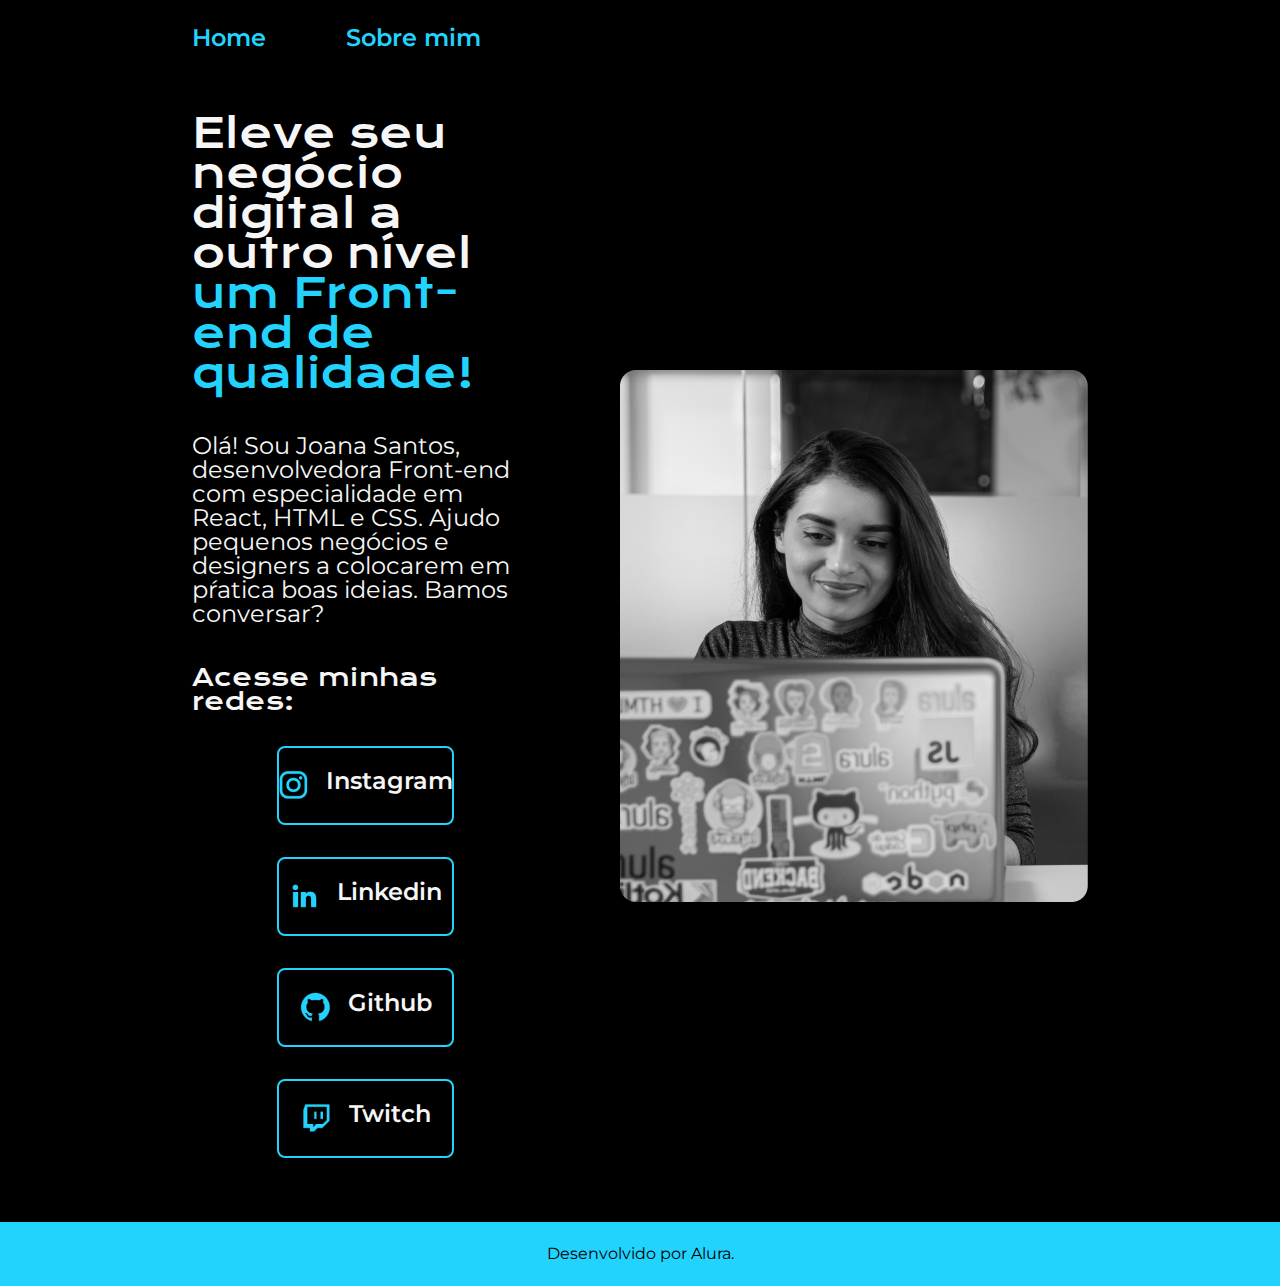
==== index.html @ 25f2feb6 "Add files via upload" ====
<!DOCTYPE html>
<html lang="pt-br">
<head>
    <meta charset="UTF-8">
    <meta http-equiv="X-UA-Compatible" content="IE=edge">
    <meta name="viewport" content="width=device-width, initial-scale=1.0">
    <link rel="stylesheet" href="./styles/style.css">
    <link rel="stylesheet" href="reset.css">
    <title>Portifólio</title>
</head>
<body>
    <header class="cabecalho">
        <nav class="cabecalho__menu">
            <a class="cabecalho__menu__links" href="index.html
            ">Home</a>
            <a class="cabecalho__menu__links" href="about.html">Sobre mim</a>
        </nav>
    </header>
    <main class="apresentacao">
        <section class="apresentacao__conteudo">
            <h1 class="apresentacao__conteudo__titulo">Eleve seu negócio digital a outro nível <strong class="titulo-destaque">um Front-end de qualidade!</strong></h1>
            <p class="apresentacao__conteudo_texto">
                Olá! Sou Joana Santos, desenvolvedora Front-end com especialidade em React, HTML e CSS. Ajudo pequenos negócios e designers a colocarem em pŕatica boas ideias. Bamos conversar?
            </p>
            <div class="apresentacao__links">
                <h2 class="apresentacao_links_subtitulo">Acesse minhas redes:</h2>
                <a class="apresentacao__links__navegacao" href="https://instagram.com/rafaballerini">
                <img src="./assets/instagram.png">
                    Instagram
                </a>
                <a class="apresentacao__links__navegacao" href="https://linkedin.com/in/rafaellaballerini">
                    <img src="./assets/linkedin.png">
                    Linkedin
                </a>
                <a class="apresentacao__links__navegacao" href="https://github.com.guilhermeonrails">
                    <img src="./assets/github.png">
                    Github
                </a>
                <a class="apresentacao__links__navegacao" href="https://twitch.tv/guilimadev">
                    <img src="./assets/twitch.png">
                    Twitch
                </a>
            </div>
        </section>
        <img class="apresentacao__imagem" src="assets/imagem.png" alt="Foto da Joana Santos programando">
    </main>
    <footer class="rodape">
        <p>Desenvolvido por Alura.</p>
    </footer>
    
</body>
</html>
---- styles/style.css ----
@import url('https://fonts.googleapis.com/css2?family=Krona+One&family=Montserrat:wght@400;600&display=swap');

:root {
    --cor-primaria: #000000;
    --cor-secundario: #f6f6f6;
    --cor-tercearia: #22d4fd;
    --cor-hover: #272727;

    --font--principal: 'Krona One', sans-serif;
    --font--secandaria: 'Montserrat', sans-serif;
}

* {
    margin: 0;
    padding: 0;
}

body {
    height: 60vh;
    box-sizing: border-box;
    background-color: var(--cor-primaria);
    color: var(--cor-secundario);
}

.cabecalho {
    padding-top: 2%;
    padding-left: 15%;
}
 
.cabecalho__menu {
    display: flex;
    gap: 80px;
}

.cabecalho__menu__links {
    font-family: var(--font--secandaria);
    font-size: 1.5rem;
    font-weight: 600;
    color: var(--cor-tercearia);
    text-decoration: none;
}

.apresentacao {
    padding: 5% 15%;
    display: flex;
    flex-direction: row;
    align-items: center;
    justify-content: space-between;
    gap: 82px;
}

.apresentacao__conteudo {
    width: 50%;
    display: flex;
    flex-direction: column;
    gap: 40px;
}

.apresentacao__conteudo__titulo {
    font-size: 2.5rem;
    font-family: var(--font--principal);
}

.titulo-destaque {
    color: var(--cor-tercearia);
}

.apresentacao_imagem {
    width: 50%;
}

.apresentacao__conteudo {
    width: 50%;
    display: flex;
    flex-direction: column;
    gap: 40px;
}

.apresentacao__conteudo_texto {
    font-size: 1.5rem;
    font-family: var(--font--secandaria);
}

.apresentacao__links {
    display: flex;
    flex-direction: column;
    align-items: center;
    gap: 32px;
    justify-content: space-between;
}

.apresentacao_links_subtitulo {
    font-family: var(--font--principal);
    font-weight: 400;
    font-size: 1.5rem;
}

.apresentacao__links__navegacao {
    display: flex;
    justify-content: center;
    gap: 16px;

    width: 50%;
    border-radius: 8px;
    padding: 21.5px 0;
    border: 2px solid var(--cor-tercearia);

    font-size: 1.5rem;
    color: var(--cor-secundario);
    text-align: center;
    text-decoration: none;
    font-family: var(--font--secandaria);
    font-weight: 600;
}

.apresentacao__links__navegacao:hover {
    background-color: var(--cor-hover);
}

.rodape {
    color: var(--cor-primaria);
    text-align: center;
    background: #22d4fd;
    font-family: var(--font--secandaria);
    font-weight: 400;
    padding: 24px;
}

@media (max-width: 1200px) {
    .cabecalho {
        padding: 10%;
    }

    .cabecalho__menu {
        justify-content: center;
    }

    .apresentacao {
        flex-direction: column-reverse;
        padding: 5%;
    }

    .apresentacao__conteudo{
        width: auto;
    }
}
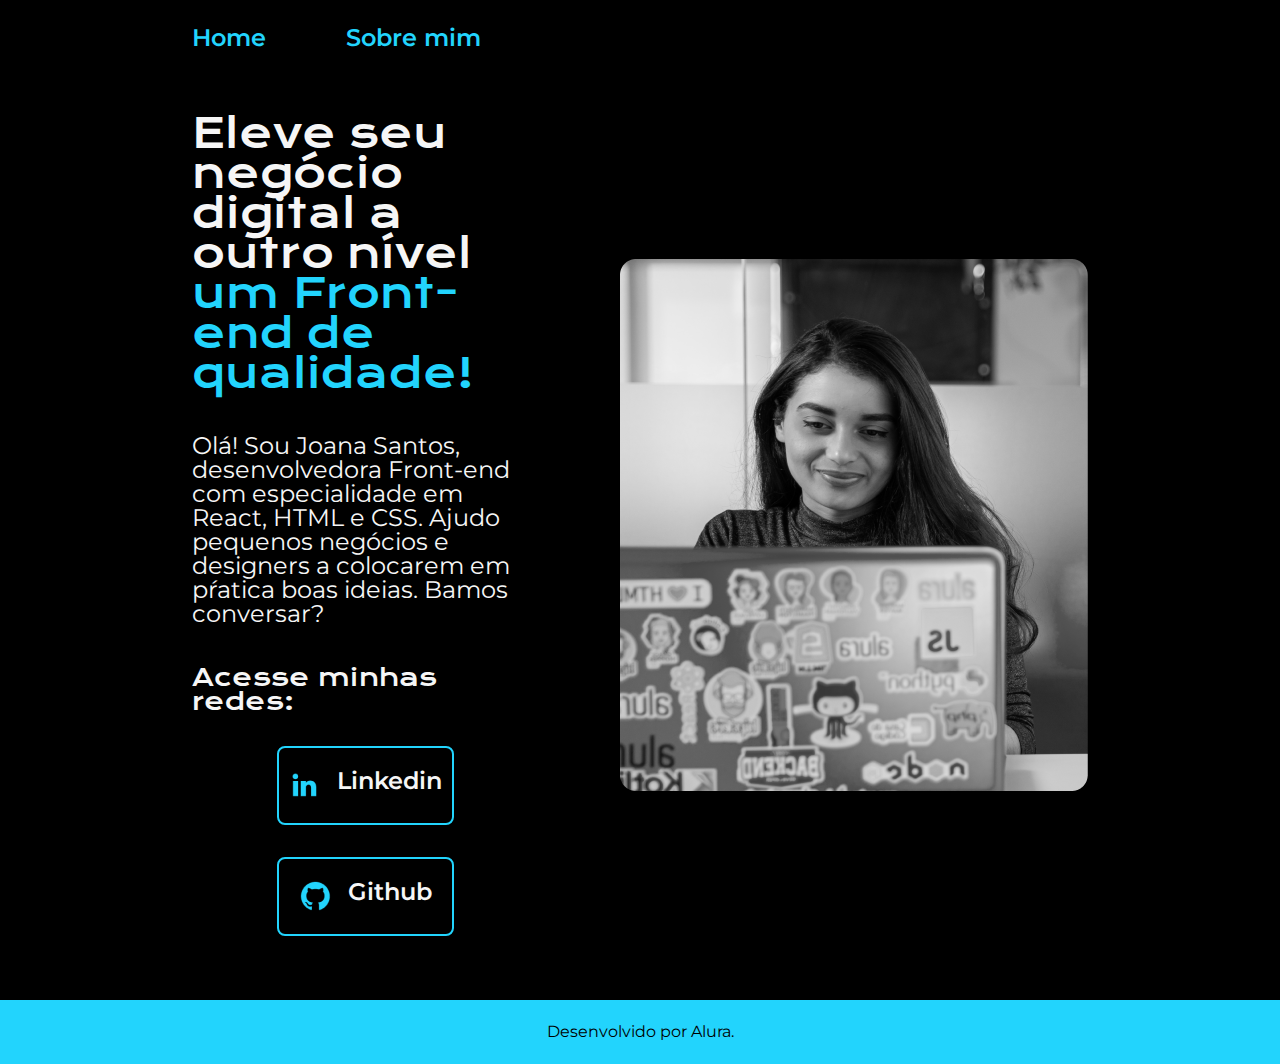
==== commit 768838a4: "Correções de links" ====
--- a/index.html
+++ b/index.html
@@ -24,21 +24,13 @@
             </p>
             <div class="apresentacao__links">
                 <h2 class="apresentacao_links_subtitulo">Acesse minhas redes:</h2>
-                <a class="apresentacao__links__navegacao" href="https://instagram.com/rafaballerini">
-                <img src="./assets/instagram.png">
-                    Instagram
-                </a>
-                <a class="apresentacao__links__navegacao" href="https://linkedin.com/in/rafaellaballerini">
+                <a class="apresentacao__links__navegacao" href="https://www.linkedin.com/in/jardel-dias-49a027267/">
                     <img src="./assets/linkedin.png">
                     Linkedin
                 </a>
-                <a class="apresentacao__links__navegacao" href="https://github.com.guilhermeonrails">
+                <a class="apresentacao__links__navegacao" href="https://github.com/jardeldias">
                     <img src="./assets/github.png">
                     Github
-                </a>
-                <a class="apresentacao__links__navegacao" href="https://twitch.tv/guilimadev">
-                    <img src="./assets/twitch.png">
-                    Twitch
                 </a>
             </div>
         </section>
